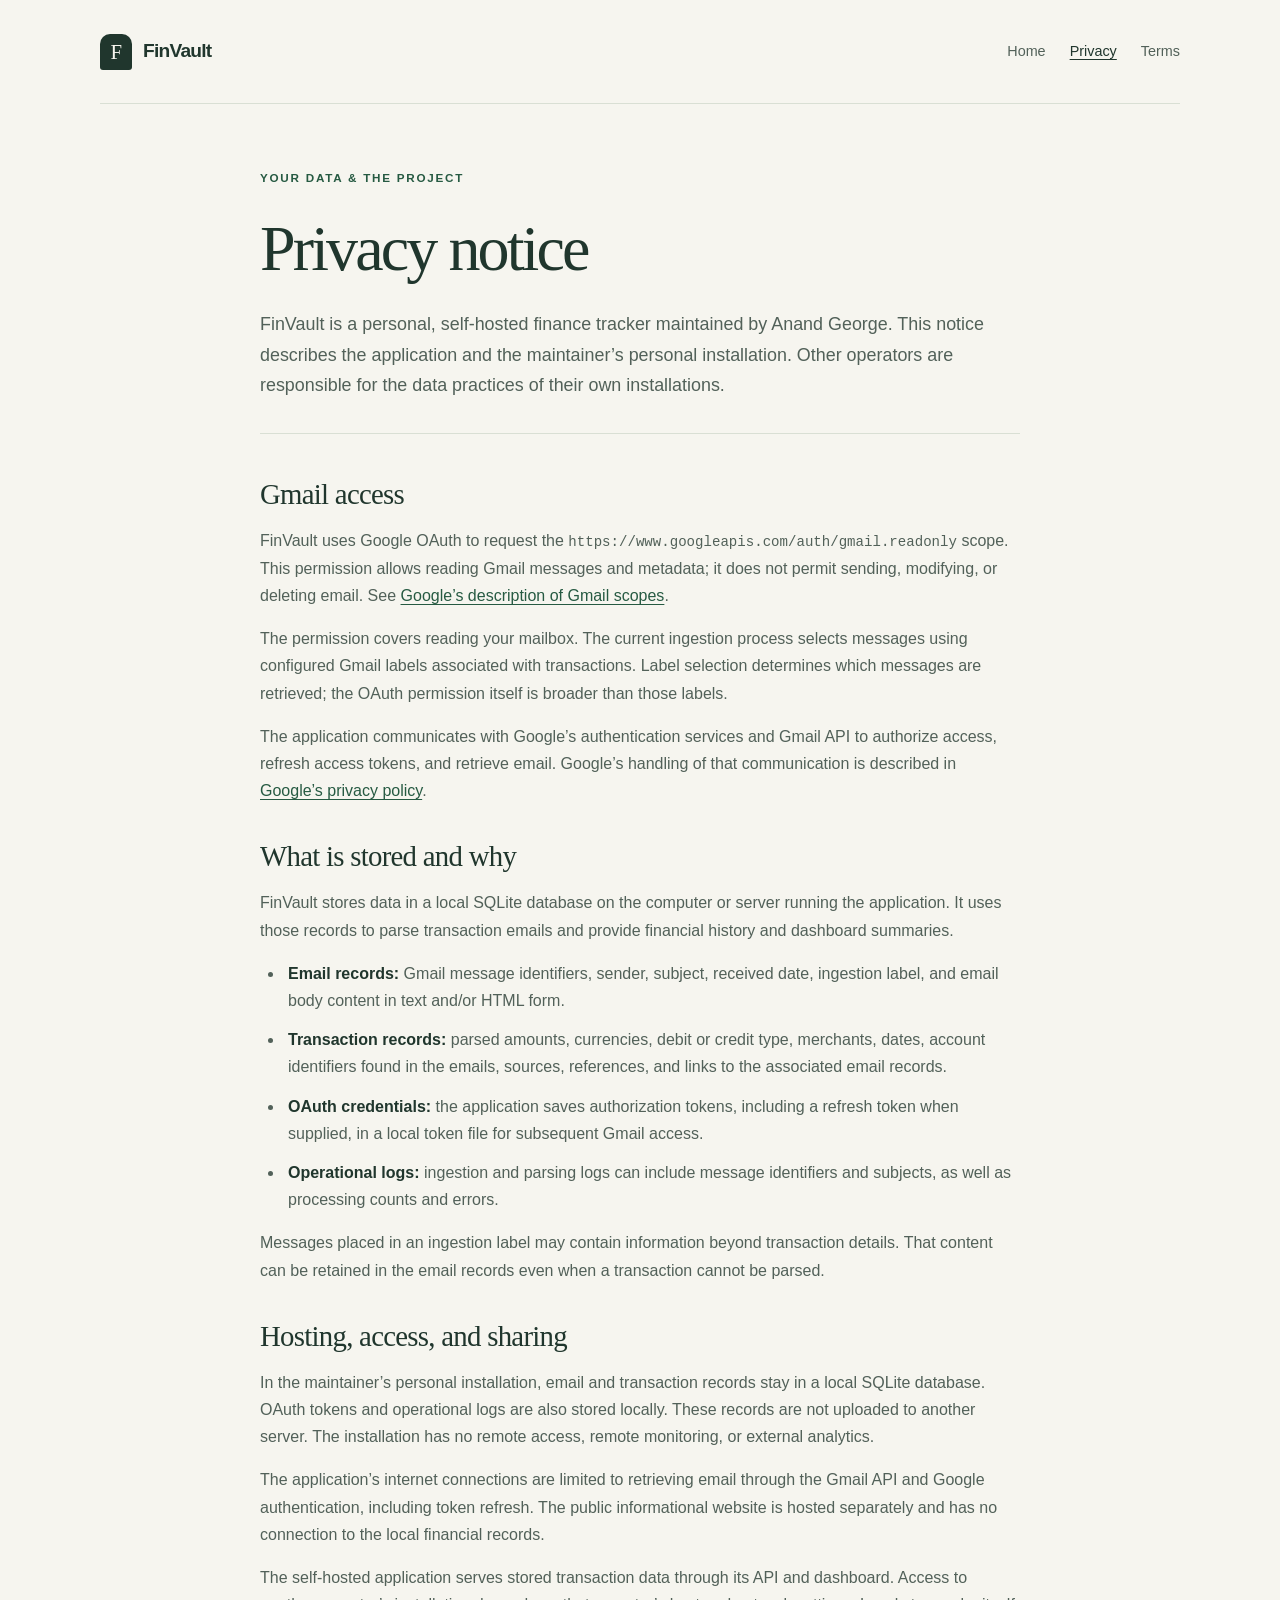
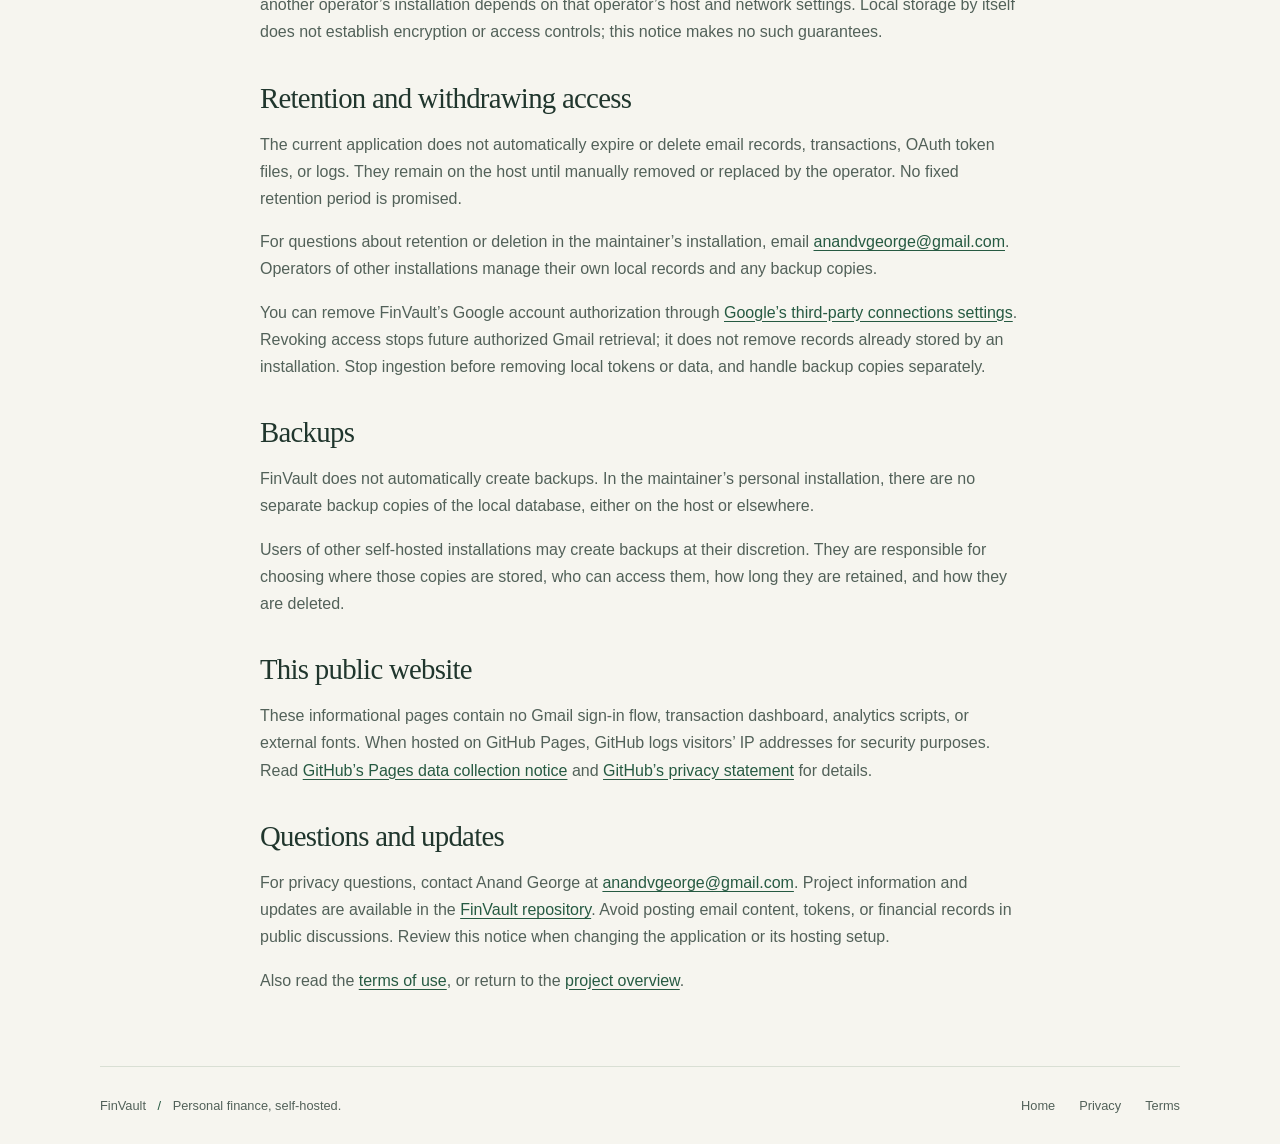
==== docs/privacy.html @ a7fde48f "Adds public website, privacy notice and terms" ====
<!doctype html>
<html lang="en">
  <head>
    <meta charset="utf-8">
    <meta name="viewport" content="width=device-width, initial-scale=1">
    <meta name="description" content="How FinVault uses Gmail read-only access and stores email and transaction records in a local SQLite database.">
    <meta name="theme-color" content="#f6f5ef">
    <title>Privacy notice — FinVault</title>
    <link rel="stylesheet" href="styles.css">
  </head>
  <body>
    <a class="skip-link" href="#main">Skip to content</a>
    <header class="site-header wrap">
      <a class="brand" href="index.html" aria-label="FinVault home"><span class="brand-mark" aria-hidden="true">F</span>FinVault</a>
      <nav aria-label="Main navigation"><a href="index.html">Home</a><a href="privacy.html" aria-current="page">Privacy</a><a href="terms.html">Terms</a></nav>
    </header>

    <main id="main" class="wrap document">
      <div class="document-heading">
        <p class="eyebrow">Your data &amp; the project</p>
        <h1>Privacy notice</h1>
        <p class="lede">FinVault is a personal, self-hosted finance tracker maintained by Anand George. This notice describes the application and the maintainer’s personal installation. Other operators are responsible for the data practices of their own installations.</p>
      </div>

      <section aria-labelledby="gmail-title">
        <h2 id="gmail-title">Gmail access</h2>
        <p>FinVault uses Google OAuth to request the <code>https://www.googleapis.com/auth/gmail.readonly</code> scope. This permission allows reading Gmail messages and metadata; it does not permit sending, modifying, or deleting email. See <a href="https://developers.google.com/workspace/gmail/api/auth/scopes">Google’s description of Gmail scopes</a>.</p>
        <p>The permission covers reading your mailbox. The current ingestion process selects messages using configured Gmail labels associated with transactions. Label selection determines which messages are retrieved; the OAuth permission itself is broader than those labels.</p>
        <p>The application communicates with Google’s authentication services and Gmail API to authorize access, refresh access tokens, and retrieve email. Google’s handling of that communication is described in <a href="https://policies.google.com/privacy">Google’s privacy policy</a>.</p>
      </section>

      <section aria-labelledby="stored-title">
        <h2 id="stored-title">What is stored and why</h2>
        <p>FinVault stores data in a local SQLite database on the computer or server running the application. It uses those records to parse transaction emails and provide financial history and dashboard summaries.</p>
        <ul>
          <li><strong>Email records:</strong> Gmail message identifiers, sender, subject, received date, ingestion label, and email body content in text and/or HTML form.</li>
          <li><strong>Transaction records:</strong> parsed amounts, currencies, debit or credit type, merchants, dates, account identifiers found in the emails, sources, references, and links to the associated email records.</li>
          <li><strong>OAuth credentials:</strong> the application saves authorization tokens, including a refresh token when supplied, in a local token file for subsequent Gmail access.</li>
          <li><strong>Operational logs:</strong> ingestion and parsing logs can include message identifiers and subjects, as well as processing counts and errors.</li>
        </ul>
        <p>Messages placed in an ingestion label may contain information beyond transaction details. That content can be retained in the email records even when a transaction cannot be parsed.</p>
      </section>

      <section aria-labelledby="hosting-title">
        <h2 id="hosting-title">Hosting, access, and sharing</h2>
        <p>In the maintainer’s personal installation, email and transaction records stay in a local SQLite database. OAuth tokens and operational logs are also stored locally. These records are not uploaded to another server. The installation has no remote access, remote monitoring, or external analytics.</p>
        <p>The application’s internet connections are limited to retrieving email through the Gmail API and Google authentication, including token refresh. The public informational website is hosted separately and has no connection to the local financial records.</p>
        <p>The self-hosted application serves stored transaction data through its API and dashboard. Access to another operator’s installation depends on that operator’s host and network settings. Local storage by itself does not establish encryption or access controls; this notice makes no such guarantees.</p>
      </section>

      <section aria-labelledby="retention-title">
        <h2 id="retention-title">Retention and withdrawing access</h2>
        <p>The current application does not automatically expire or delete email records, transactions, OAuth token files, or logs. They remain on the host until manually removed or replaced by the operator. No fixed retention period is promised.</p>
        <p>For questions about retention or deletion in the maintainer’s installation, email <a href="mailto:anandvgeorge@gmail.com">anandvgeorge@gmail.com</a>. Operators of other installations manage their own local records and any backup copies.</p>
        <p>You can remove FinVault’s Google account authorization through <a href="https://myaccount.google.com/connections">Google’s third-party connections settings</a>. Revoking access stops future authorized Gmail retrieval; it does not remove records already stored by an installation. Stop ingestion before removing local tokens or data, and handle backup copies separately.</p>
      </section>

      <section aria-labelledby="backups-title">
        <h2 id="backups-title">Backups</h2>
        <p>FinVault does not automatically create backups. In the maintainer’s personal installation, there are no separate backup copies of the local database, either on the host or elsewhere.</p>
        <p>Users of other self-hosted installations may create backups at their discretion. They are responsible for choosing where those copies are stored, who can access them, how long they are retained, and how they are deleted.</p>
      </section>

      <section aria-labelledby="website-title">
        <h2 id="website-title">This public website</h2>
        <p>These informational pages contain no Gmail sign-in flow, transaction dashboard, analytics scripts, or external fonts. When hosted on GitHub Pages, GitHub logs visitors’ IP addresses for security purposes. Read <a href="https://docs.github.com/en/pages/getting-started-with-github-pages/what-is-github-pages#data-collection">GitHub’s Pages data collection notice</a> and <a href="https://docs.github.com/en/site-policy/privacy-policies/github-general-privacy-statement">GitHub’s privacy statement</a> for details.</p>
      </section>

      <section aria-labelledby="questions-title">
        <h2 id="questions-title">Questions and updates</h2>
        <p>For privacy questions, contact Anand George at <a href="mailto:anandvgeorge@gmail.com">anandvgeorge@gmail.com</a>. Project information and updates are available in the <a href="https://github.com/anandvgeorge/finvault">FinVault repository</a>. Avoid posting email content, tokens, or financial records in public discussions. Review this notice when changing the application or its hosting setup.</p>
        <p>Also read the <a href="terms.html">terms of use</a>, or return to the <a href="index.html">project overview</a>.</p>
      </section>
    </main>

    <footer class="site-footer wrap">
      <p>FinVault <span aria-hidden="true">/</span> Personal finance, self-hosted.</p>
      <nav aria-label="Footer navigation"><a href="index.html">Home</a><a href="privacy.html">Privacy</a><a href="terms.html">Terms</a></nav>
    </footer>
  </body>
</html>
---- docs/styles.css ----
:root {
  color-scheme: light;
  --paper: #f6f5ef;
  --ink: #20362d;
  --muted: #526159;
  --accent: #265a42;
  --line: #d9dfd4;
  --soft: #e9eee4;
  font-family: -apple-system, BlinkMacSystemFont, "Segoe UI", sans-serif;
  color: var(--ink);
  background: var(--paper);
  font-synthesis: none;
  text-rendering: optimizeLegibility;
  -webkit-font-smoothing: antialiased;
}

* { box-sizing: border-box; }
body { margin: 0; line-height: 1.7; }
a { color: var(--accent); text-underline-offset: 0.2em; }
a:hover { text-decoration-thickness: 2px; }
a:focus-visible { outline: 3px solid var(--accent); outline-offset: 5px; border-radius: 2px; }
p { margin: 0 0 1em; }
h1, h2, h3 { line-height: 1.15; }
h1, h2 { font-family: Georgia, "Times New Roman", serif; font-weight: 400; }
h1 { letter-spacing: -0.045em; }
h2 { letter-spacing: -0.025em; }
h3 { margin: 0 0 0.6rem; font-size: 1.08rem; font-weight: 650; }
.wrap { width: min(1080px, calc(100% - 64px)); margin-inline: auto; }
.skip-link { position: absolute; top: -100px; left: 16px; z-index: 1; padding: 10px 18px; background: var(--paper); }
.skip-link:focus { top: 12px; }
.site-header { display: flex; justify-content: space-between; align-items: center; gap: 24px; min-height: 104px; border-bottom: 1px solid var(--line); }
.brand { display: inline-flex; align-items: center; gap: 11px; color: var(--ink); text-decoration: none; font-weight: 700; font-size: 1.2rem; letter-spacing: -0.04em; }
.brand-mark { display: grid; place-items: center; width: 32px; height: 36px; border-radius: 10px 10px 3px 3px; color: var(--paper); background: var(--ink); font-family: Georgia, "Times New Roman", serif; font-size: 1.3rem; font-weight: 400; }
nav { display: flex; flex-wrap: wrap; gap: 24px; font-size: 0.9rem; }
nav a { color: var(--muted); text-decoration: none; }
nav a:hover, nav a[aria-current="page"] { color: var(--ink); text-decoration: underline; }
.hero { padding-block: 86px 0; }
.eyebrow { margin-bottom: 24px; color: var(--accent); font-size: 0.73rem; font-weight: 700; letter-spacing: 0.15em; text-transform: uppercase; }
.hero h1 { max-width: 850px; margin: 0 0 28px; font-size: clamp(2.8rem, 6.1vw, 5rem); }
.hero-copy { max-width: 650px; font-size: 1.15rem; color: var(--muted); }
.actions { display: flex; flex-wrap: wrap; align-items: center; gap: 24px; margin-block: 32px 56px; }
.button { display: inline-flex; align-items: center; gap: 28px; padding: 13px 20px; border-radius: 5px; background: var(--ink); color: white; font-weight: 600; text-decoration: none; }
.button:hover { background: var(--accent); }
.text-link { font-size: 0.92rem; }
.project-facts { display: flex; flex-wrap: wrap; gap: 16px 32px; padding-block: 23px; border-block: 1px solid var(--line); font-size: 0.85rem; color: var(--muted); }
.project-facts span { display: inline-flex; align-items: center; gap: 9px; }
.project-facts span::before { content: ""; width: 5px; height: 5px; border-radius: 50%; background: var(--accent); }
.how-it-works { display: grid; grid-template-columns: 0.9fr 1.1fr; gap: 72px; padding-block: 72px; }
.section-intro h2 { margin: 0; font-size: clamp(2rem, 3.2vw, 2.8rem); }
.steps { display: grid; gap: 30px; list-style: none; margin: 0; padding: 0; }
.steps li { display: flex; gap: 22px; }
.step-number { padding-top: 1px; color: var(--accent); font-family: ui-monospace, monospace; font-size: 0.78rem; }
.steps p { margin: 0; color: var(--muted); font-size: 0.95rem; }
.context-note { padding: 28px 32px; border-radius: 6px; background: var(--soft); }
.context-note p { max-width: 820px; margin: 8px 0 0; color: var(--muted); font-size: 0.94rem; }
.site-footer { display: flex; flex-wrap: wrap; justify-content: space-between; align-items: center; gap: 20px; margin-top: 72px; padding-block: 28px; border-top: 1px solid var(--line); font-size: 0.8rem; color: var(--muted); }
.site-footer p { margin: 0; }
.site-footer p span { margin-inline: 8px; color: var(--accent); }
.site-footer nav { font-size: inherit; }
.document { max-width: 760px; padding-top: 64px; }
.document-heading { margin-bottom: 44px; padding-bottom: 32px; border-bottom: 1px solid var(--line); }
.document-heading h1 { margin: 0 0 24px; font-size: clamp(2.8rem, 5.5vw, 4rem); }
.lede { margin: 0; color: var(--muted); font-size: 1.12rem; }
.document section { margin-block: 36px; }
.document h2 { margin: 0 0 16px; font-size: 1.8rem; }
.document section p, .document li { color: var(--muted); }
.document ul { padding-left: 24px; }
.document li { padding-left: 4px; margin-block: 12px; }
.document strong { color: var(--ink); }
code { overflow-wrap: anywhere; font-family: ui-monospace, monospace; font-size: 0.88em; }
.review-note { margin-block: 40px; padding: 24px 28px; border: 1px solid #c9b98b; border-radius: 6px; background: #f1eddf; color: #544a30; }
.review-note .eyebrow { margin-bottom: 12px; color: #63522c; }
.review-note h2 { font-size: 1.5rem; }
.review-note p:last-child { margin-bottom: 0; }

@media (max-width: 700px) {
  .wrap { width: calc(100% - 40px); }
  .site-header { min-height: 88px; gap: 16px; }
  nav { gap: 16px; }
  .hero { padding-top: 56px; }
  .hero h1 br { display: none; }
  .hero-copy { font-size: 1.05rem; }
  .actions { align-items: flex-start; flex-direction: column; gap: 20px; margin-bottom: 36px; }
  .project-facts { gap: 12px 24px; }
  .how-it-works { grid-template-columns: 1fr; gap: 36px; padding-block: 48px; }
  .section-intro h2 br { display: none; }
  .context-note { padding: 24px; }
  .document { padding-top: 48px; }
  .review-note { padding: 22px; }
  .site-footer { margin-top: 48px; }
}

@media (max-width: 360px) {
  .site-header { flex-direction: column; align-items: flex-start; padding-block: 20px; gap: 16px; }
}
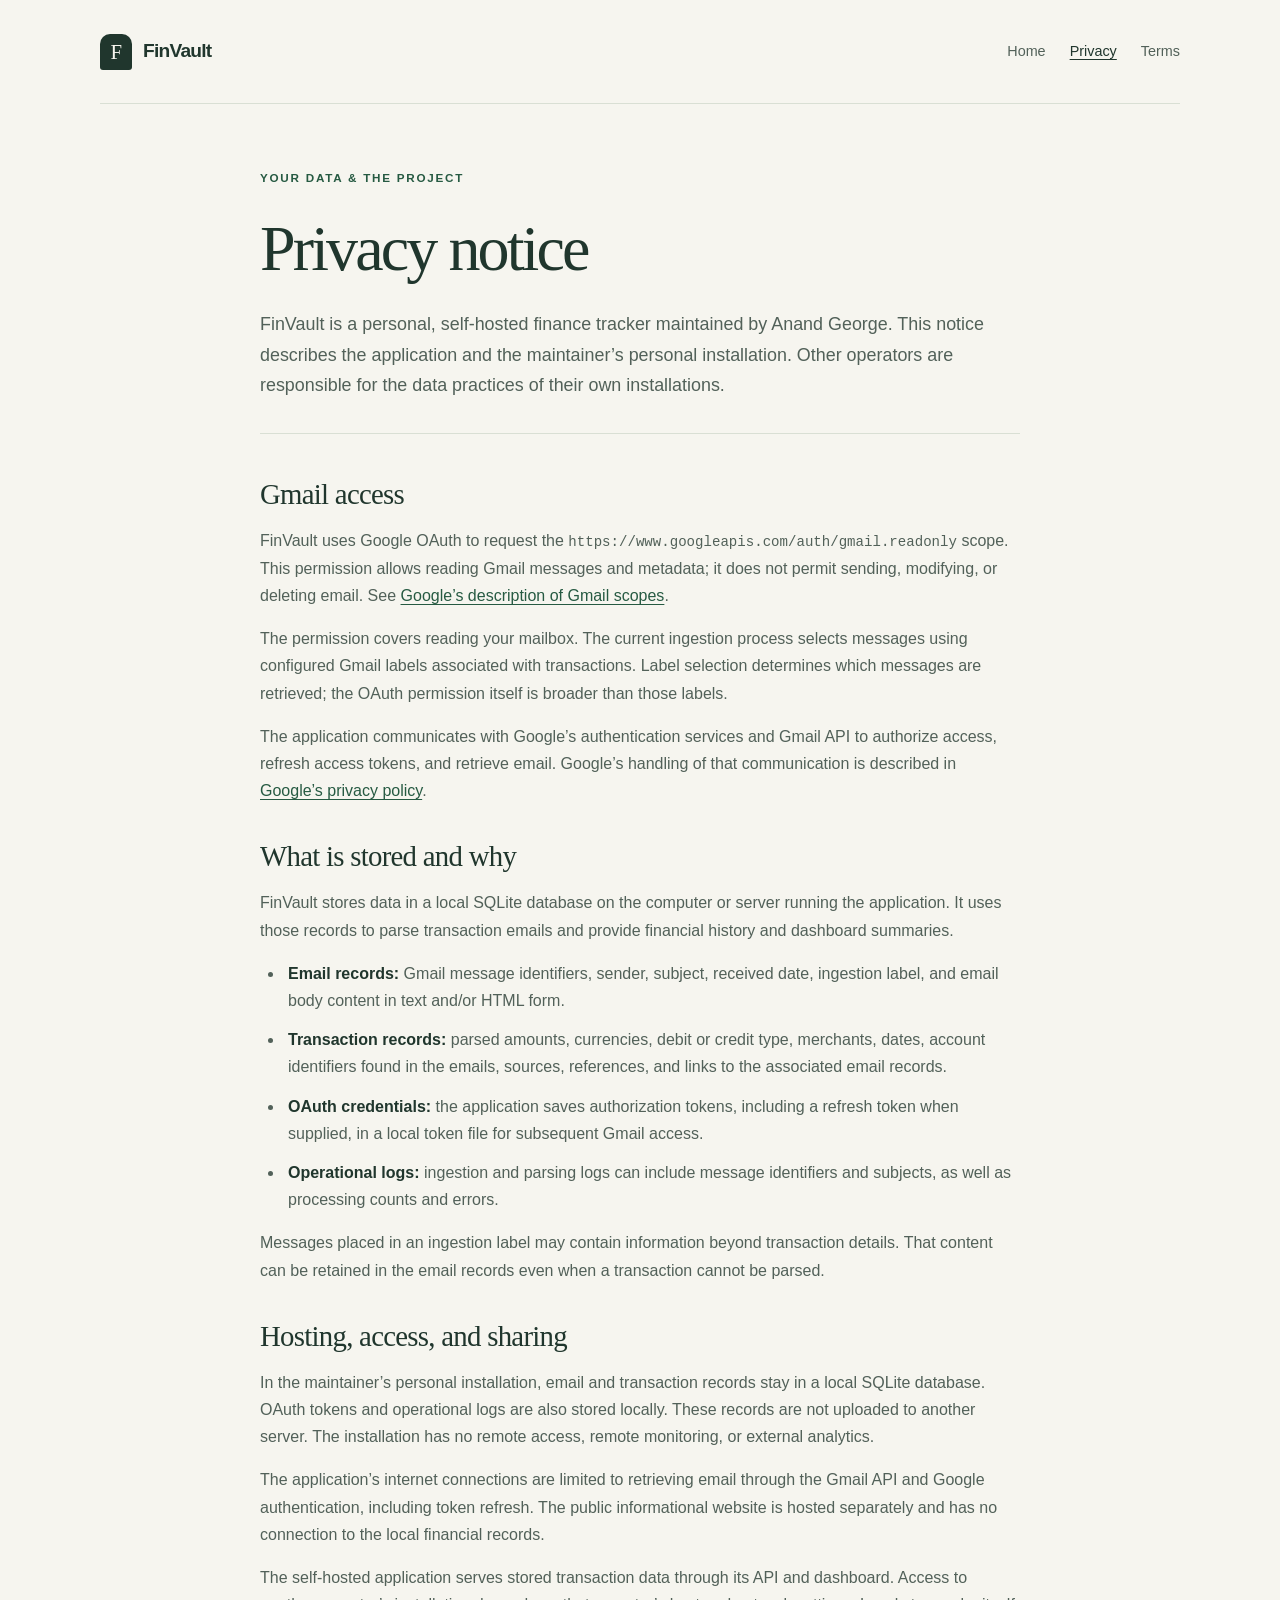
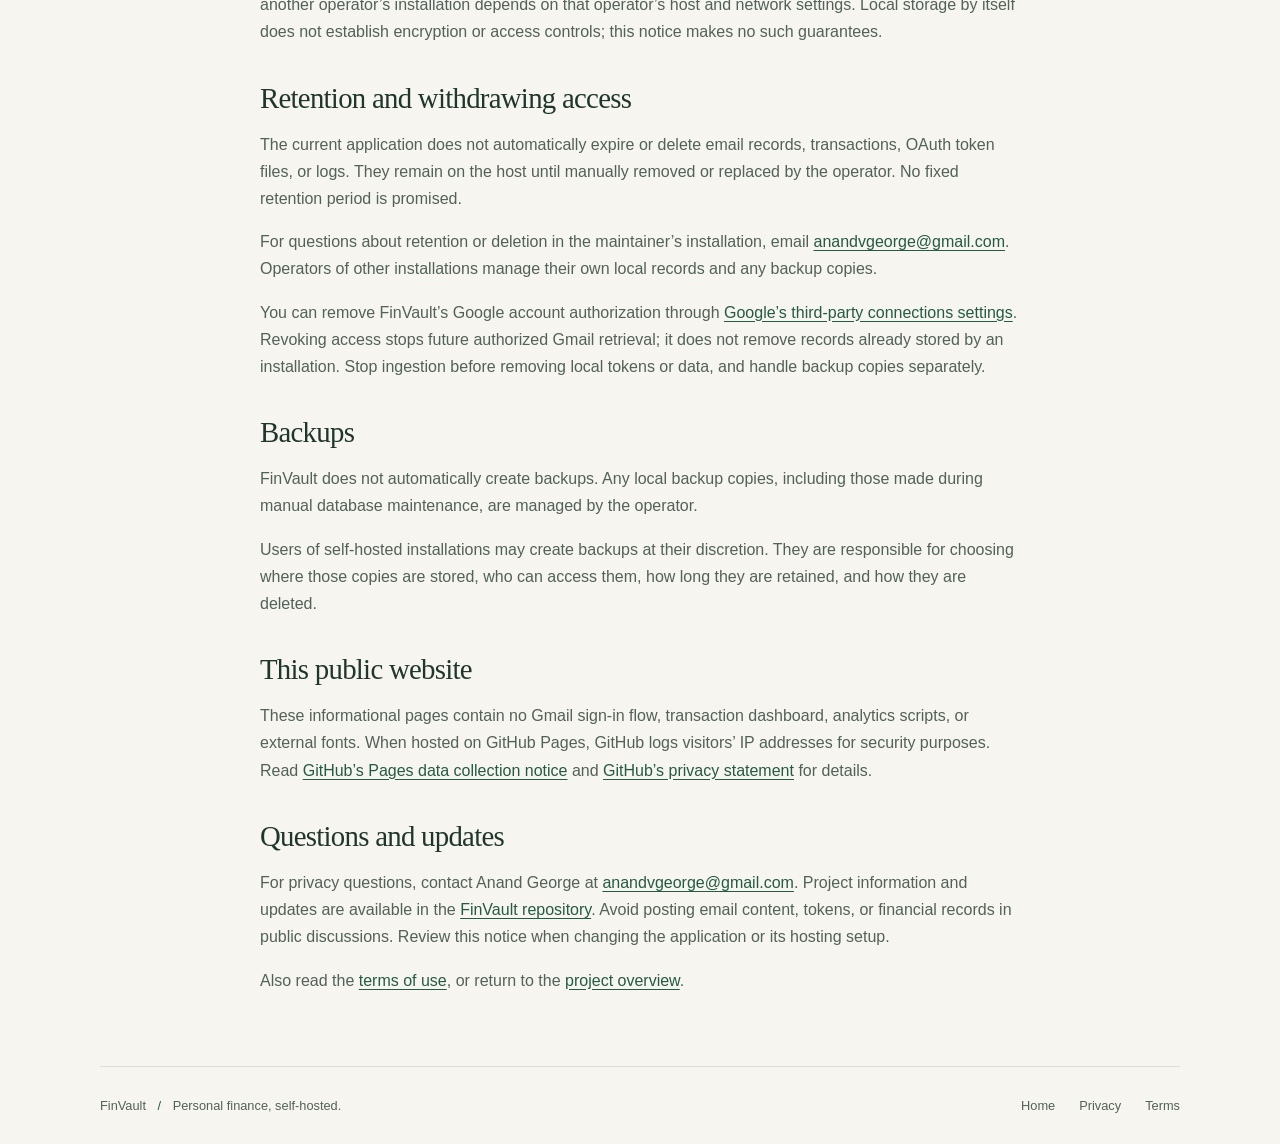
==== commit 806d5efc: "Allow transactions without emails and migrate existing databases" ====
--- a/docs/privacy.html
+++ b/docs/privacy.html
@@ -57,8 +57,8 @@
 
       <section aria-labelledby="backups-title">
         <h2 id="backups-title">Backups</h2>
-        <p>FinVault does not automatically create backups. In the maintainer’s personal installation, there are no separate backup copies of the local database, either on the host or elsewhere.</p>
-        <p>Users of other self-hosted installations may create backups at their discretion. They are responsible for choosing where those copies are stored, who can access them, how long they are retained, and how they are deleted.</p>
+        <p>FinVault does not automatically create backups. Any local backup copies, including those made during manual database maintenance, are managed by the operator.</p>
+        <p>Users of self-hosted installations may create backups at their discretion. They are responsible for choosing where those copies are stored, who can access them, how long they are retained, and how they are deleted.</p>
       </section>
 
       <section aria-labelledby="website-title">
